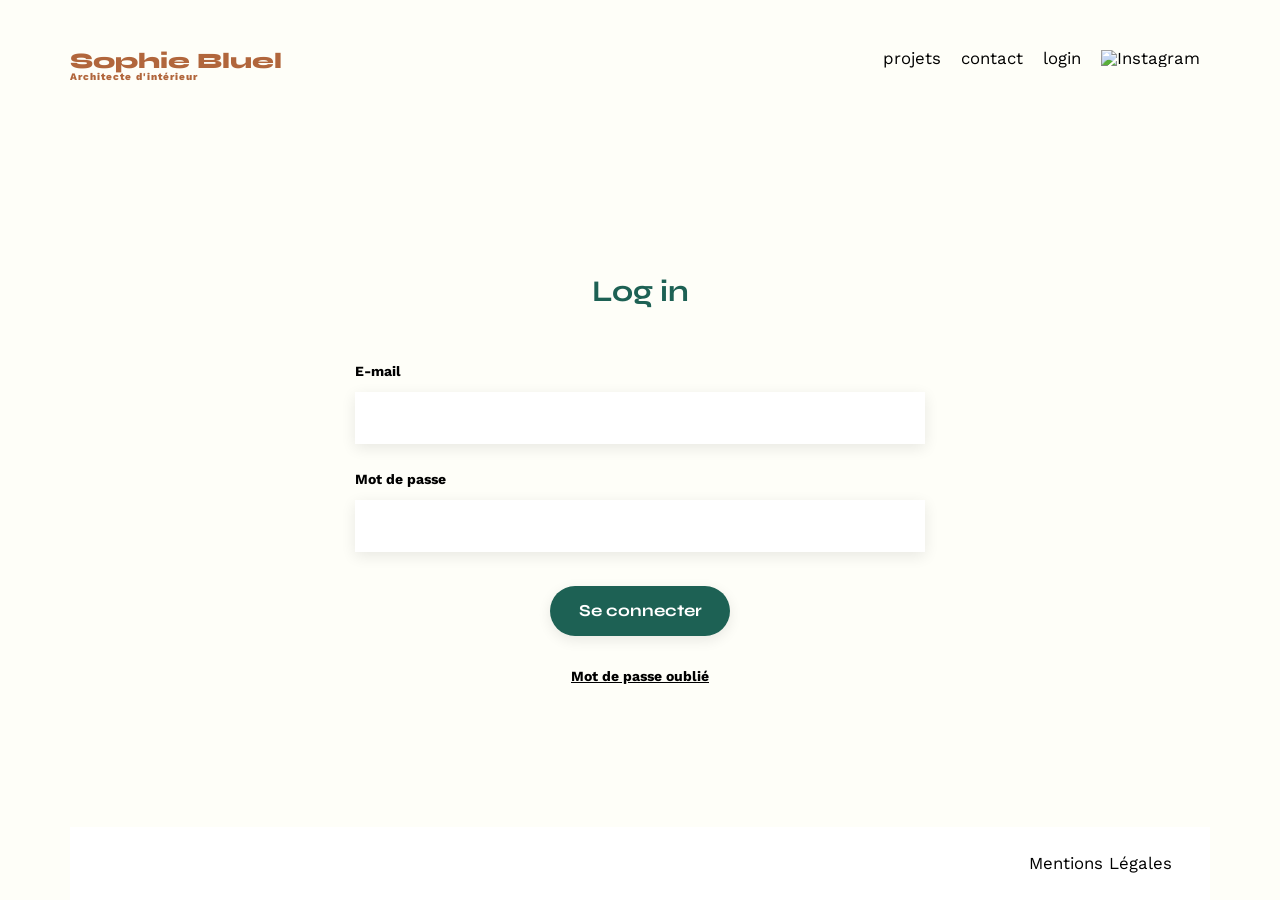
==== FrontEnd/login.html @ c40f5559 "mise en ligne du P6 avec la gallery dynamique et les filtres + la page html statique de conexion" ====
<!DOCTYPE html>
<html lang="fr">

<head>
  <meta charset="UTF-8">
  <title>Sophie Bluel - Architecte d'intérieur</title>
  <meta name="viewport" content="width=device-width, initial-scale=1.0">
  <link rel="preconnect" href="https://fonts.googleapis.com">
  <link rel="preconnect" href="https://fonts.gstatic.com" crossorigin>
  <link href="https://fonts.googleapis.com/css2?family=Syne:wght@700;800&family=Work+Sans&display=swap"
    rel="stylesheet">
  <meta name="description" content="">
  <link rel="stylesheet" href="./assets/style.css">
  <script src="login.js" defer></script>
</head>

<body>
  <header>
    <h1>Sophie Bluel <span>Architecte d'intérieur</span></h1>
    <nav>
      <ul>
        <li> <a href="index.html"> projets </a></li>
        <li> <a href="mailto:open@gmail.com"> contact </a></li>
        <li>login</li>
        <li><img src="./assets/icons/instagram.png" alt="Instagram"></li>
      </ul>
    </nav>
  </header>
  <main>
    <section id="contact">
      <h2>Log in</h2>
      <form action="#" method="post">
        <label for="email">E-mail</label>
        <input type="email" name="email" id="email">
        <label for="password">Mot de passe</label>
        <input type="text" name="password" id="password">
        <input type="submit" value="Se connecter">
        <a class="form__lien center" href="#">Mot de passe oublié</a>
      </form>
    </section>
  </main>
  <footer>
    <nav>
      <ul>
        <li>Mentions Légales</li>
      </ul>
    </nav>
  </footer>
</body>

</html>
---- FrontEnd/assets/style.css ----
/* http://meyerweb.com/eric/tools/css/reset/
   v2.0 | 20110126
   License: none (public domain)
*/

html,
body,
div,
span,
applet,
object,
iframe,
h1,
h2,
h3,
h4,
h5,
h6,
p,
blockquote,
pre,
a,
abbr,
acronym,
address,
big,
cite,
code,
del,
dfn,
em,
img,
ins,
kbd,
q,
s,
samp,
small,
strike,
strong,
sub,
sup,
tt,
var,
b,
u,
i,
center,
dl,
dt,
dd,
ol,
ul,
li,
fieldset,
form,
label,
legend,
table,
caption,
tbody,
tfoot,
thead,
tr,
th,
td,
article,
aside,
canvas,
details,
embed,
figure,
figcaption,
footer,
header,
hgroup,
menu,
nav,
output,
ruby,
section,
summary,
time,
mark,
audio,
video {
  margin: 0;
  padding: 0;
  border: 0;
  font-size: 100%;
  font: inherit;
  vertical-align: baseline;
}
/* HTML5 display-role reset for older browsers */
article,
aside,
details,
figcaption,
figure,
footer,
header,
hgroup,
menu,
nav,
section {
  display: block;
}
body {
  display: flex;
  flex-direction: column;
  justify-content: space-between;
  line-height: 1;
  background-color: #fefef8;
  height: 100vh;
}
ol,
ul {
  list-style: none;
}
blockquote,
q {
  quotes: none;
}
blockquote:before,
blockquote:after,
q:before,
q:after {
  content: "";
  content: none;
}
table {
  border-collapse: collapse;
  border-spacing: 0;
}
/** end reset css**/
body {
  max-width: 1140px;
  margin: auto;
  font-family: "Work Sans";
  font-size: 14px;
}
header {
  display: flex;
  justify-content: space-between;
  margin: 50px 0;
}
section {
  margin: 50px 0;
}

h1 {
  display: flex;
  flex-direction: column;
  font-family: "Syne";
  font-size: 22px;
  font-weight: 800;
  color: #b1663c;
}

h1 > span {
  font-family: "Work Sans";
  font-size: 10px;
  letter-spacing: 0.1em;
}

h2 {
  font-family: "Syne";
  font-weight: 700;
  font-size: 30px;
  color: #1d6154;
}
nav ul {
  display: flex;
  align-items: center;
  list-style-type: none;
}
nav li {
  padding: 0 10px;
  font-size: 1.2em;
}
nav a {
  text-decoration: none;
  color: black;
}
nav a:hover {
  color: #b1663c;
}
nav li img {
  height: 20px;
}

li:hover {
  color: #b1663c;
}
#introduction {
  display: flex;
  align-items: center;
}
#introduction figure {
  flex: 1;
}
#introduction img {
  display: block;
  margin: auto;
  width: 80%;
}

#introduction article {
  flex: 1;
}
#introduction h2 {
  margin-bottom: 1em;
}

#introduction p {
  margin-bottom: 0.5em;
}
#portfolio h2 {
  text-align: center;
  margin-bottom: 1em;
}
/*Préparation des filtres*/
.container-filtres {
  display: flex;
  justify-content: center;
  align-items: center;
  gap: 15px;
  height: 100px;
}
.container-filtres button {
  background-color: #fefef8;
  padding: 9px 20px;
  border: 1px solid #1d6154;
  border-radius: 25px;
  color: #1d6154;
  font-weight: 700;
  font-size: 1.2rem;
  font-family: Syne;
  cursor: pointer;
}
.container-filtres button:focus {
  background-color: #1d6154;
  color: white;
}
.gallery {
  width: 100%;
  display: grid;
  grid-template-columns: 1fr 1fr 1fr;
  grid-column-gap: 20px;
  grid-row-gap: 20px;
}

.gallery img {
  width: 100%;
}
/****section contact formulaire********/
#contact {
  width: 50%;
  margin: auto;
}
#contact > * {
  text-align: center;
}
#contact h2 {
  margin-bottom: 20px;
}
#contact form {
  text-align: left;
  margin-top: 30px;
  display: flex;
  flex-direction: column;
}

#contact input {
  height: 50px;
  font-size: 1.2em;
  border: none;
  box-shadow: 0px 4px 14px rgba(0, 0, 0, 0.09);
}
#contact label {
  margin: 2em 0 1em 0;
  font-weight: 700;
}
#contact textarea {
  border: none;
  box-shadow: 0px 4px 14px rgba(0, 0, 0, 0.09);
}

input[type="submit"] {
  font-family: "Syne";
  font-weight: 700;
  color: white;
  background-color: #1d6154;
  margin: 2em auto;
  width: 180px;
  text-align: center;
  border-radius: 60px;
  cursor: pointer;
}

footer {
  display: flex;
  justify-content: flex-end;
  align-items: center;
  background-color: #ffffff;
}
footer nav ul {
  display: flex;
  justify-content: flex-end;
  margin: 2em;
}
/******************Page login************************/

/*lien Mot de passe oublié du form de conexion*/
.form__lien {
  color: black;
  font-weight: 700;
}
.center {
  display: flex;
  justify-content: center;
}
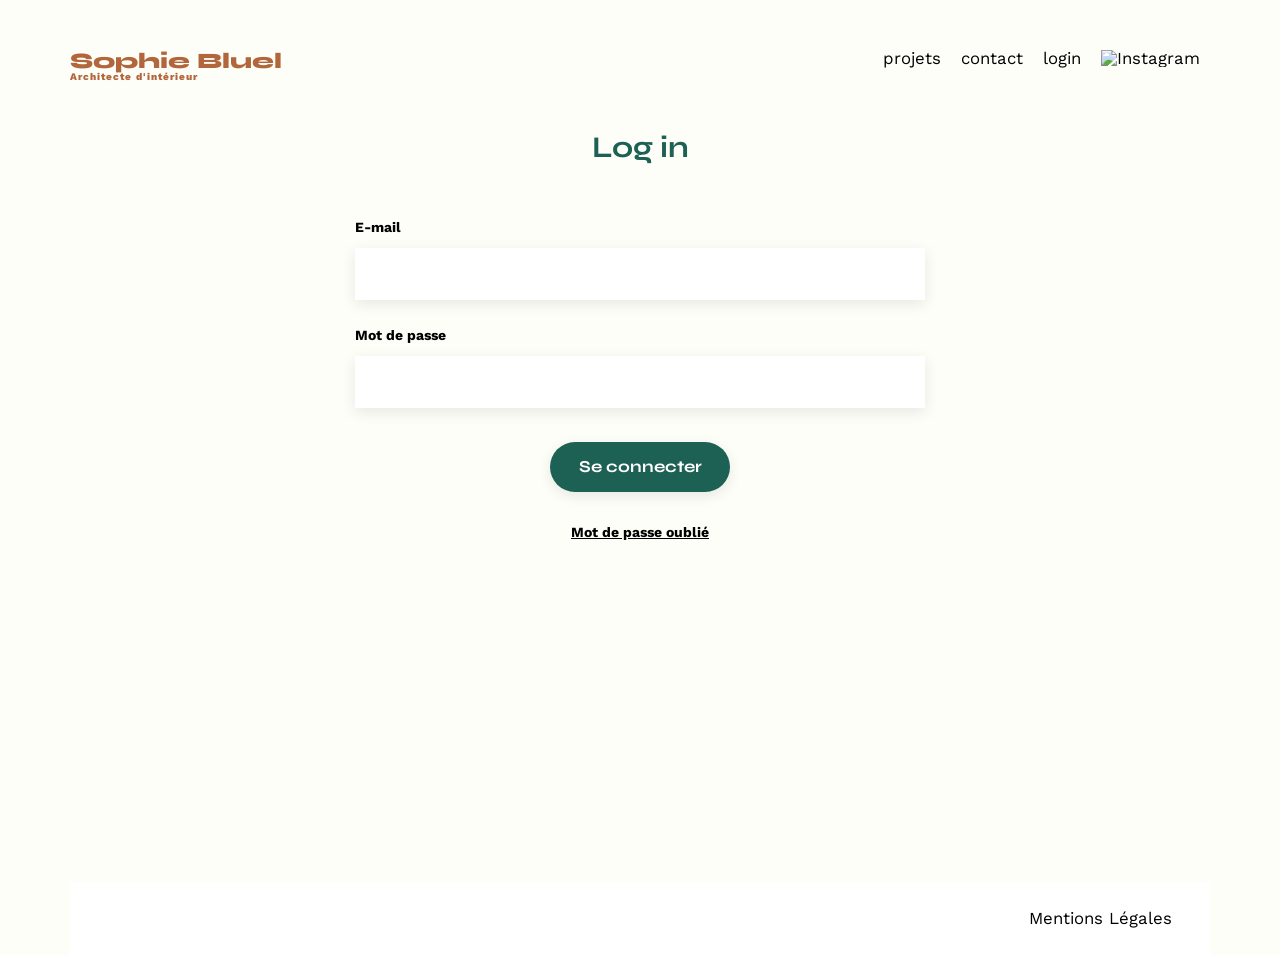
==== commit bf02ed6b: "Supréssion de bouton en dur et ajout des boutons de façon dynamique et par catégory et ajout du head" ====
--- a/FrontEnd/login.html
+++ b/FrontEnd/login.html
@@ -12,6 +12,7 @@
   <meta name="description" content="">
   <link rel="stylesheet" href="./assets/style.css">
   <script src="login.js" defer></script>
+  <script src="https://kit.fontawesome.com/ea69997875.js" crossorigin="anonymous"></script>
 </head>
 
 <body>
@@ -21,14 +22,15 @@
       <ul>
         <li> <a href="index.html"> projets </a></li>
         <li> <a href="mailto:open@gmail.com"> contact </a></li>
-        <li>login</li>
+        <li id="login-link">login</li>
         <li><img src="./assets/icons/instagram.png" alt="Instagram"></li>
       </ul>
     </nav>
   </header>
-  <main>
+  <main class="main-login ">
     <section id="contact">
       <h2>Log in</h2>
+      <p class="errorLogin"></p>
       <form action="#" method="post">
         <label for="email">E-mail</label>
         <input type="email" name="email" id="email">
--- a/FrontEnd/assets/style.css
+++ b/FrontEnd/assets/style.css
@@ -106,12 +106,8 @@
   display: block;
 }
 body {
-  display: flex;
-  flex-direction: column;
-  justify-content: space-between;
   line-height: 1;
   background-color: #fefef8;
-  height: 100vh;
 }
 ol,
 ul {
@@ -227,7 +223,7 @@
   gap: 15px;
   height: 100px;
 }
-.container-filtres button {
+.buttons-filtres {
   background-color: #fefef8;
   padding: 9px 20px;
   border: 1px solid #1d6154;
@@ -238,7 +234,7 @@
   font-family: Syne;
   cursor: pointer;
 }
-.container-filtres button:focus {
+.active {
   background-color: #1d6154;
   color: white;
 }
@@ -312,6 +308,9 @@
 /******************Page login************************/
 
 /*lien Mot de passe oublié du form de conexion*/
+.main-login {
+  height: 750px;
+}
 .form__lien {
   color: black;
   font-weight: 700;
@@ -320,3 +319,18 @@
   display: flex;
   justify-content: center;
 }
+.errorLogin {
+  color: #ff0000;
+}
+
+/*Mode admin editeur*/
+.admin-edit {
+  display: flex;
+  justify-content: center;
+  align-items: center;
+  background-color: black;
+  height: 50px;
+}
+.admin-edit p {
+  color: white;
+}
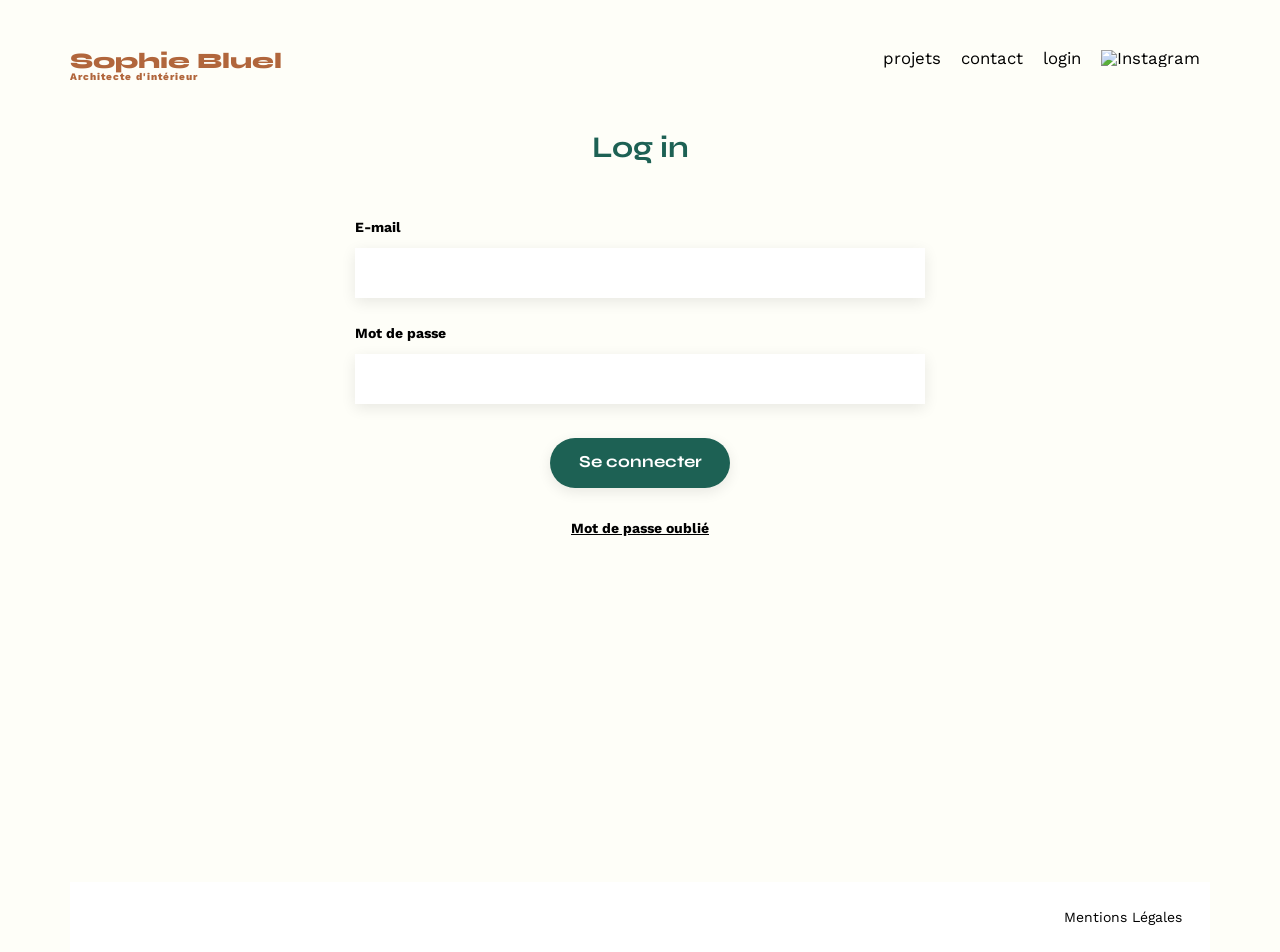
==== commit d53a76d3: "Transformation du css en sass 7.1" ====
--- a/FrontEnd/login.html
+++ b/FrontEnd/login.html
@@ -11,7 +11,7 @@
     rel="stylesheet">
   <meta name="description" content="">
   <link rel="stylesheet" href="./assets/style.css">
-  <script src="login.js" defer></script>
+  <script src="js/login.js" defer></script>
   <script src="https://kit.fontawesome.com/ea69997875.js" crossorigin="anonymous"></script>
 </head>
 
--- a/FrontEnd/assets/style.css
+++ b/FrontEnd/assets/style.css
@@ -1,89 +1,5 @@
-/* http://meyerweb.com/eric/tools/css/reset/
-   v2.0 | 20110126
-   License: none (public domain)
-*/
-
-html,
-body,
-div,
-span,
-applet,
-object,
-iframe,
-h1,
-h2,
-h3,
-h4,
-h5,
-h6,
-p,
-blockquote,
-pre,
-a,
-abbr,
-acronym,
-address,
-big,
-cite,
-code,
-del,
-dfn,
-em,
-img,
-ins,
-kbd,
-q,
-s,
-samp,
-small,
-strike,
-strong,
-sub,
-sup,
-tt,
-var,
-b,
-u,
-i,
-center,
-dl,
-dt,
-dd,
-ol,
-ul,
-li,
-fieldset,
-form,
-label,
-legend,
-table,
-caption,
-tbody,
-tfoot,
-thead,
-tr,
-th,
-td,
-article,
-aside,
-canvas,
-details,
-embed,
-figure,
-figcaption,
-footer,
-header,
-hgroup,
-menu,
-nav,
-output,
-ruby,
-section,
-summary,
-time,
-mark,
-audio,
-video {
+@charset "UTF-8";
+* {
   margin: 0;
   padding: 0;
   border: 0;
@@ -91,6 +7,7 @@
   font: inherit;
   vertical-align: baseline;
 }
+
 /* HTML5 display-role reset for older browsers */
 article,
 aside,
@@ -105,18 +22,22 @@
 section {
   display: block;
 }
+
 body {
   line-height: 1;
   background-color: #fefef8;
 }
+
 ol,
 ul {
   list-style: none;
 }
+
 blockquote,
 q {
   quotes: none;
 }
+
 blockquote:before,
 blockquote:after,
 q:before,
@@ -124,27 +45,37 @@
   content: "";
   content: none;
 }
+
 table {
   border-collapse: collapse;
   border-spacing: 0;
 }
-/** end reset css**/
+
+section {
+  margin: 50px 0;
+}
+
+h2 {
+  font-family: "Syne";
+  font-weight: 700;
+  font-size: 30px;
+  color: #1d6154;
+}
+
 body {
   max-width: 1140px;
   margin: auto;
   font-family: "Work Sans";
   font-size: 14px;
 }
+
+/** end reset css**/
 header {
   display: flex;
   justify-content: space-between;
   margin: 50px 0;
 }
-section {
-  margin: 50px 0;
-}
-
-h1 {
+header h1 {
   display: flex;
   flex-direction: column;
   font-family: "Syne";
@@ -152,103 +83,34 @@
   font-weight: 800;
   color: #b1663c;
 }
-
-h1 > span {
+header h1 span {
   font-family: "Work Sans";
   font-size: 10px;
   letter-spacing: 0.1em;
 }
-
-h2 {
-  font-family: "Syne";
-  font-weight: 700;
-  font-size: 30px;
-  color: #1d6154;
-}
-nav ul {
+header nav ul {
   display: flex;
   align-items: center;
   list-style-type: none;
 }
-nav li {
+header nav ul li {
   padding: 0 10px;
   font-size: 1.2em;
 }
-nav a {
+header nav ul li img {
+  height: 20px;
+}
+header nav ul li a {
   text-decoration: none;
   color: black;
 }
-nav a:hover {
+header nav ul li a:hover {
   color: #b1663c;
 }
-nav li img {
-  height: 20px;
-}
-
-li:hover {
+header nav ul li:hover {
   color: #b1663c;
 }
-#introduction {
-  display: flex;
-  align-items: center;
-}
-#introduction figure {
-  flex: 1;
-}
-#introduction img {
-  display: block;
-  margin: auto;
-  width: 80%;
-}
-
-#introduction article {
-  flex: 1;
-}
-#introduction h2 {
-  margin-bottom: 1em;
-}
-
-#introduction p {
-  margin-bottom: 0.5em;
-}
-#portfolio h2 {
-  text-align: center;
-  margin-bottom: 1em;
-}
-/*Préparation des filtres*/
-.container-filtres {
-  display: flex;
-  justify-content: center;
-  align-items: center;
-  gap: 15px;
-  height: 100px;
-}
-.buttons-filtres {
-  background-color: #fefef8;
-  padding: 9px 20px;
-  border: 1px solid #1d6154;
-  border-radius: 25px;
-  color: #1d6154;
-  font-weight: 700;
-  font-size: 1.2rem;
-  font-family: Syne;
-  cursor: pointer;
-}
-.active {
-  background-color: #1d6154;
-  color: white;
-}
-.gallery {
-  width: 100%;
-  display: grid;
-  grid-template-columns: 1fr 1fr 1fr;
-  grid-column-gap: 20px;
-  grid-row-gap: 20px;
-}
-
-.gallery img {
-  width: 100%;
-}
+
 /****section contact formulaire********/
 #contact {
   width: 50%;
@@ -266,23 +128,21 @@
   display: flex;
   flex-direction: column;
 }
-
-#contact input {
+#contact form input {
   height: 50px;
   font-size: 1.2em;
   border: none;
   box-shadow: 0px 4px 14px rgba(0, 0, 0, 0.09);
 }
-#contact label {
+#contact form label {
   margin: 2em 0 1em 0;
   font-weight: 700;
 }
-#contact textarea {
+#contact form textarea {
   border: none;
   box-shadow: 0px 4px 14px rgba(0, 0, 0, 0.09);
 }
-
-input[type="submit"] {
+#contact form input[type=submit] {
   font-family: "Syne";
   font-weight: 700;
   color: white;
@@ -294,6 +154,67 @@
   cursor: pointer;
 }
 
+#introduction {
+  display: flex;
+  align-items: center;
+}
+#introduction figure {
+  flex: 1;
+}
+#introduction figure img {
+  display: block;
+  margin: auto;
+  width: 80%;
+}
+#introduction article {
+  flex: 1;
+}
+#introduction article h2 {
+  margin-bottom: 1em;
+}
+#introduction article p {
+  margin-bottom: 0.5em;
+}
+
+#portfolio {
+  /*Préparation des filtres*/
+}
+#portfolio h2 {
+  text-align: center;
+}
+#portfolio .container-filtres {
+  display: flex;
+  justify-content: center;
+  align-items: center;
+  gap: 15px;
+  height: 100px;
+}
+#portfolio .container-filtres .buttons-filtres {
+  background-color: #fefef8;
+  padding: 9px 20px;
+  border: 1px solid #1d6154;
+  border-radius: 25px;
+  color: #1d6154;
+  font-weight: 700;
+  font-size: 1.2rem;
+  font-family: Syne;
+  cursor: pointer;
+}
+#portfolio .container-filtres .active {
+  background-color: #1d6154;
+  color: white;
+}
+#portfolio .gallery {
+  width: 100%;
+  display: grid;
+  grid-template-columns: 1fr 1fr 1fr;
+  grid-column-gap: 20px;
+  grid-row-gap: 20px;
+}
+#portfolio .gallery img {
+  width: 100%;
+}
+
 footer {
   display: flex;
   justify-content: flex-end;
@@ -305,24 +226,31 @@
   justify-content: flex-end;
   margin: 2em;
 }
+
 /******************Page login************************/
-
 /*lien Mot de passe oublié du form de conexion*/
 .main-login {
   height: 750px;
 }
+
 .form__lien {
   color: black;
   font-weight: 700;
 }
+
 .center {
   display: flex;
   justify-content: center;
 }
+
 .errorLogin {
   color: #ff0000;
 }
 
+#login-link {
+  cursor: pointer;
+}
+
 /*Mode admin editeur*/
 .admin-edit {
   display: flex;
@@ -334,3 +262,14 @@
 .admin-edit p {
   color: white;
 }
+
+/****************Utilisateur conectée****************/
+.div-edit {
+  display: flex;
+  justify-content: center;
+  align-items: center;
+  margin-bottom: 1em;
+  gap: 10px;
+}
+
+/*# sourceMappingURL=style.css.map */
